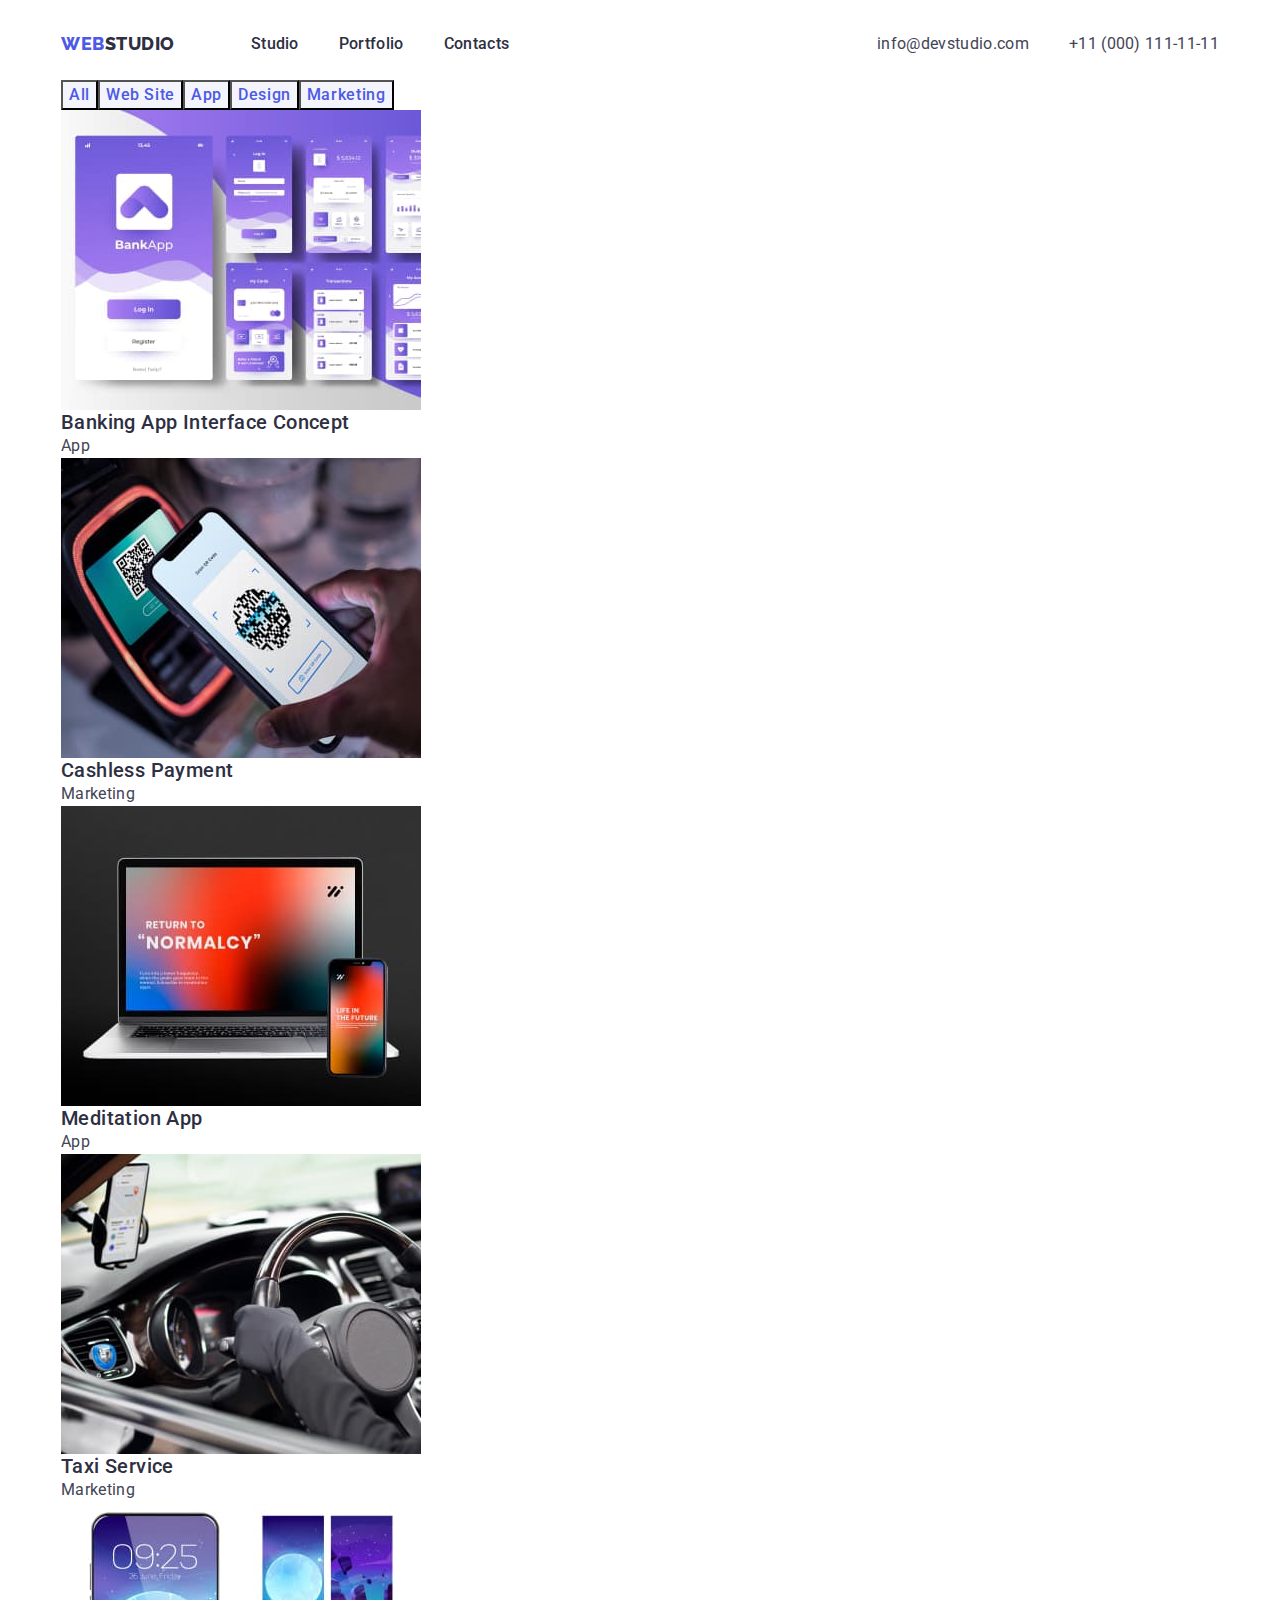
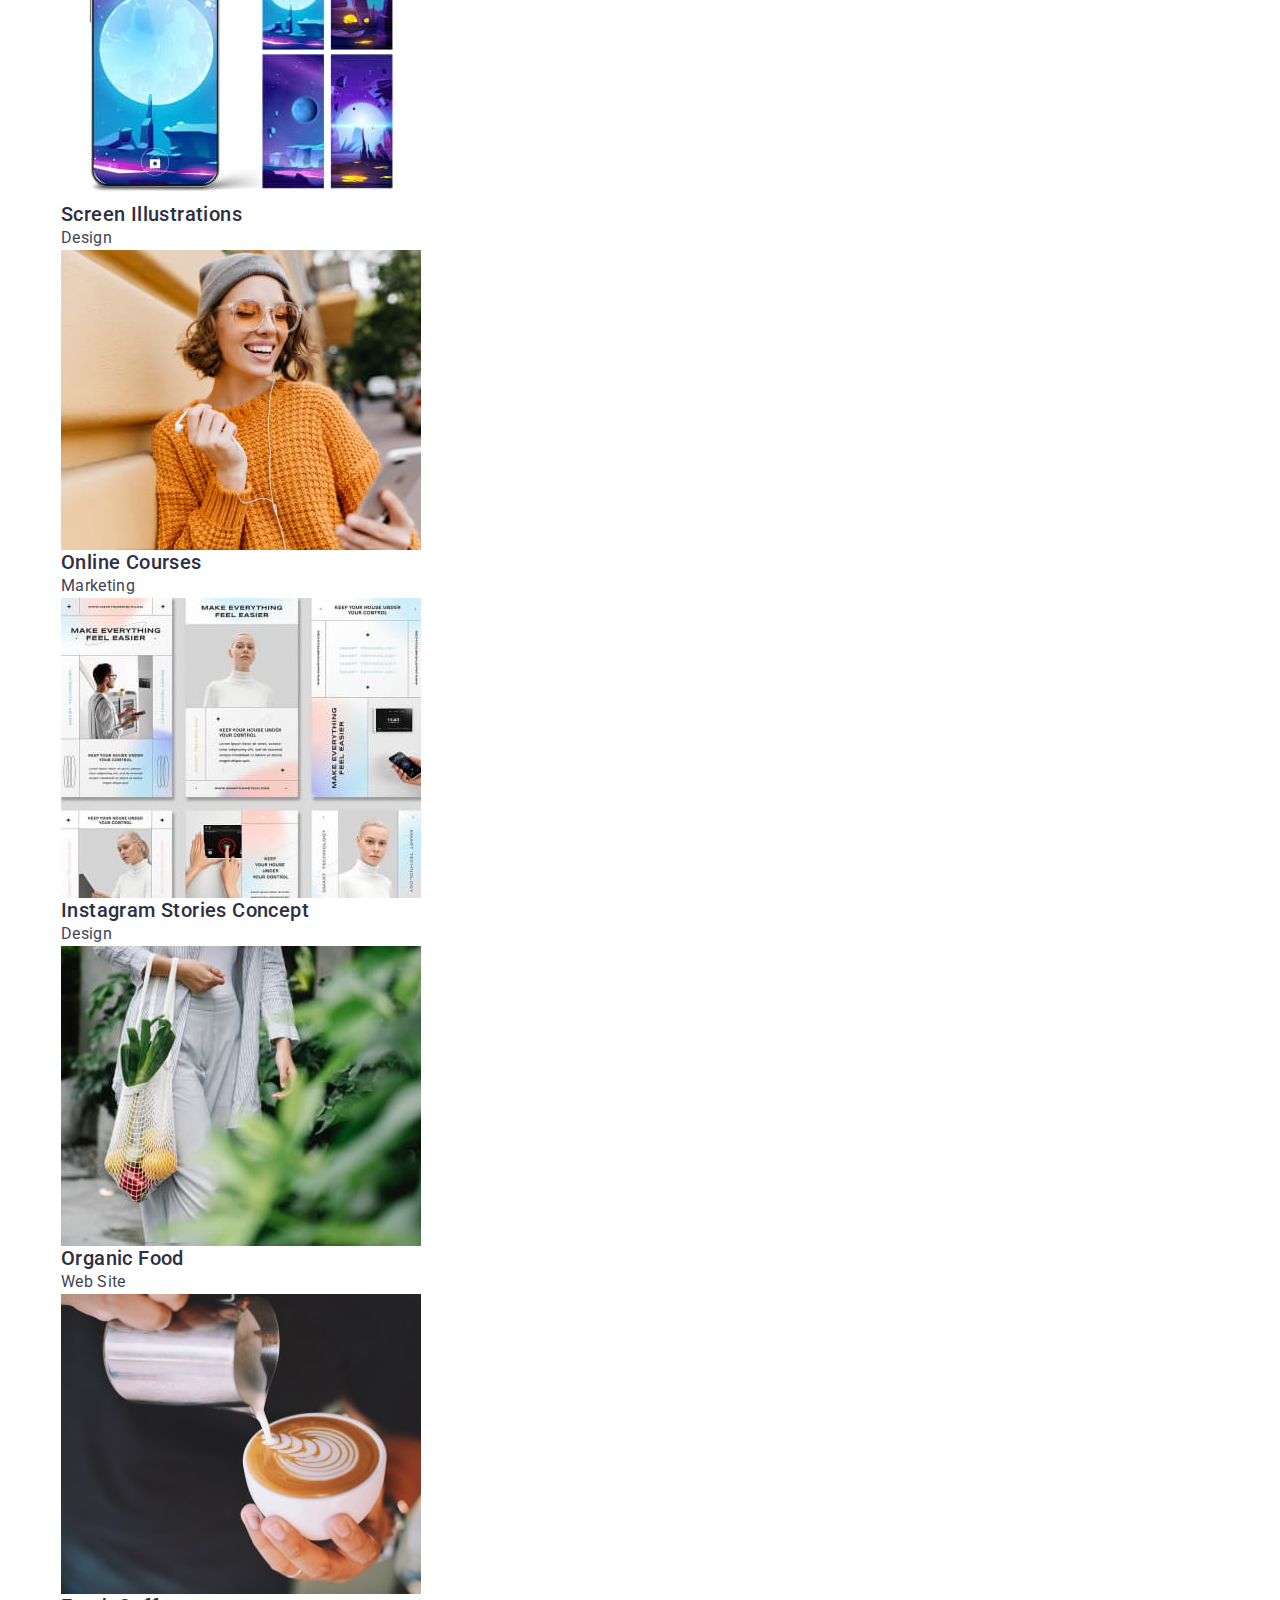
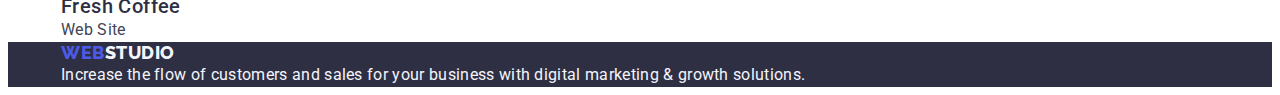
==== portfolio.html @ 42f5951a "in process" ====
<!DOCTYPE html>
<html lang="en">
  <head>
    <meta charset="UTF-8" />
    <meta http-equiv="X-UA-Compatible" content="IE=edge" />
    <meta name="viewport" content="width=device-width, initial-scale=1.0" />
    <title>WebStudio</title>
    <link rel="preconnect" href="https://fonts.googleapis.com" />
    <link rel="preconnect" href="https://fonts.gstatic.com" crossorigin />
    <link
      href="https://fonts.googleapis.com/css2?family=Raleway:wght@800&family=Roboto:wght@400;500;700;900&display=swap"
      rel="stylesheet"
    />
    <link rel="preconnect" href="https://fonts.gstatic.com" />
    <link
      rel="stylesheet"
      href="https://cdnjs.cloudflare.com/ajax/libs/modern-normalize/2.0.0/modern-normalize.min.css"
      integrity="sha512-4xo8blKMVCiXpTaLzQSLSw3KFOVPWhm/TRtuPVc4WG6kUgjH6J03IBuG7JZPkcWMxJ5huwaBpOpnwYElP/m6wg=="
      crossorigin="anonymous"
      referrerpolicy="no-referrer"
    />
    <link rel="stylesheet" href="./css/styles.css" />
  </head>
  <body>
    <header class="header-page">
      <div class="container header-container">
        <nav class="header-navigation">
          <a href="/index.html" class="logo link">
            Web<span class="accent">Studio</span>
          </a>
          <ul class="header-list list">
            <li class="item">
              <a class="header-link link" href="./index.html">Studio</a>
            </li>
            <li class="item">
              <a class="header-link link" href="./portfolio.html">Portfolio</a>
            </li>
            <li class="item">
              <a class="header-link link" href="">Contacts</a>
            </li>
          </ul>
        </nav>
        <address class="address">
          <ul class="header-address list">
            <li class="item">
              <a
                class="header-address-link link"
                href="mailto:info@devstudio.com"
                >info@devstudio.com</a
              >
            </li>
            <li class="item">
              <a class="header-address-link link" href="tel:+110001111111"
                >+11 (000) 111-11-11</a
              >
            </li>
          </ul>
        </address>
      </div>
    </header>
    <main>
      <section class="section">
        <div class="container">
          <h1 hidden="" class="visually-hidden">Our projects</h1>
          <ul class="button-list list">
            <li><button type="button" class="button-btn">All</button></li>
            <li><button type="button" class="button-btn">Web Site</button></li>
            <li><button type="button" class="button-btn">App</button></li>
            <li><button type="button" class="button-btn">Design</button></li>
            <li><button type="button" class="button-btn">Marketing</button></li>
          </ul>
          <ul class="list">
            <li class="gallery-item">
              <a class="link" href="">
                <img
                  src="./images/bank-app-img.jpg"
                  alt="banking application"
                  width="360"
                  height="300"
                />
                <h2 class="project-name">Banking App Interface Concept</h2>
                <p class="project-text">App</p>
              </a>
            </li>
            <li class="gallery-item">
              <a class="link" href="">
                <img
                  src="./images/cashless-payment-img.jpg"
                  alt="phone and payment"
                  width="360"
                  height="300"
                />
                <h2 class="project-name">Cashless Payment</h2>
                <p class="project-text">Marketing</p>
              </a>
            </li>
            <li class="gallery-item">
              <a class="link" href="">
                <img
                  src="./images/meditation-app-img.jpg"
                  alt="meditation application"
                  width="360"
                  height="300"
                />
                <h2 class="project-name">Meditation App</h2>
                <p class="project-text">App</p>
              </a>
            </li>
            <li class="gallery-item">
              <a class="link" href="">
                <img
                  src="./images/driver-img.jpg"
                  alt="taxi driver"
                  width="360"
                  height="300"
                />
                <h2 class="project-name">Taxi Service</h2>
                <p class="project-text">Marketing</p>
              </a>
            </li>
            <li class="gallery-item">
              <a class="link" href="">
                <img
                  src="./images/screen-illustrations-img.jpg"
                  alt="phone illustrations"
                  width="360"
                  height="300"
                />
                <h2 class="project-name">Screen Illustrations</h2>
                <p class="project-text">Design</p>
              </a>
            </li>
            <li class="gallery-item">
              <a class="link" href="">
                <img
                  src="./images/smiling-girl-img.jpg"
                  alt="girl and phone"
                  width="360"
                  height="300"
                />
                <h2 class="project-name">Online Courses</h2>
                <p class="project-text">Marketing</p>
              </a>
            </li>
            <li class="gallery-item">
              <a class="link" href="">
                <img
                  src="./images/instagram-img.jpg"
                  alt="instagram pictures"
                  width="360"
                  height="300"
                />
                <h2 class="project-name">Instagram Stories Concept</h2>
                <p class="project-text">Design</p>
              </a>
            </li>
            <li class="gallery-item">
              <a class="link" href="">
                <img
                  src="./images/food-img.jpg"
                  alt="woman and food"
                  width="360"
                  height="300"
                />
                <h2 class="project-name">Organic Food</h2>
                <p class="project-text">Web Site</p>
              </a>
            </li>
            <li class="gallery-item">
              <a class="link" href="">
                <img
                  src="./images/coffee-img.jpg"
                  alt="fresh coffe"
                  width="360"
                  height="300"
                />
                <h2 class="project-name">Fresh Coffee</h2>
                <p class="project-text">Web Site</p>
              </a>
            </li>
          </ul>
        </div>
      </section>
    </main>
    <footer class="footer">
      <div class="container">
        <a href="/index.html" class="logo-logo link"
          >Web<span class="accent-accent">Studio</span>
        </a>
        <p class="footer-text">
          Increase the flow of customers and sales for your business with
          digital marketing & growth solutions.
        </p>
      </div>
    </footer>
  </body>
</html>
---- css/styles.css ----
:root {
  --page-background-color: #ffffff;
  --text-color: #434455;
  --main-text-color: #2e2f42;
  --primary-background-color: #f4f4fd;
  --accent-color: #4d5ae5;
  --accent-dark-color: #404bbf;
}

body {
  color: var(--text-color);
  background-color: var(--page-background-color);
  font-family: "Roboto", sans-serif;
  font-style: normal;
}

p,
h1,
h2,
h3,
h4,
h5,
h6 {
  margin: 0;
}

.container {
  width: 1158px;
  padding-left: 15px;
  padding-right: 15px;
  margin-left: auto;
  margin-right: auto;
}

ul {
  margin: 0;
  padding: 0;
}

img {
  display: block;
  max-width: 100%;
  height: auto;
}

.list {
  list-style: none;
}

.link {
  text-decoration: none;
}

/*-------LOGO----------*/

.logo {
  margin-right: 76px;
  color: var(--accent-color);
}

.accent {
  color: var(--main-text-color);
}

.logo,
.accent {
  font-family: "Raleway", sans-serif;
  font-weight: 800;
  font-size: 18px;
  line-height: 1.17;
  letter-spacing: 0.03em;
  text-decoration: none;
  text-transform: uppercase;
}

.logo-logo {
  color: var(--accent-color);
}

.accent-accent {
  color: var(--primary-background-color);
}

.logo-logo,
.accent-accent {
  font-family: "Raleway", sans-serif;
  font-weight: 800;
  font-size: 18px;
  line-height: 1.17;
  letter-spacing: 0.03em;
  text-decoration: none;
  text-transform: uppercase;
}

.address {
  font-style: normal;
}

/*------HEADER-------*/

.header-list .header-link:hover,
.header-list .header-link:focus {
  color: #404bbf;
}

.header-list .header-link {
  display: block;
  padding-top: 24px;
  padding-bottom: 24px;

  color: var(--main-text-color);
  font-weight: 500;
  font-size: 16px;
  line-height: 1.5;
  letter-spacing: 0.02em;
}

.header-address-link:hover,
.header-address-link:focus {
  color: #404bbf;
}

.header-address-link {
  font-weight: 400;
  font-size: 16px;
  line-height: 1.5;
  letter-spacing: 0.02em;
  color: var(--text-color);
}

.header-container {
  display: flex;
  align-items: center;
}

.header-navigation {
  display: flex;
  align-items: center;
  margin: 0;
  margin-right: auto;
  padding: 0;
}

.header-list {
  display: flex;
  gap: 40px;
}

.header-address {
  display: flex;
  gap: 40px;
}

/*--------HERO---------*/

.hero {
  text-align: center;
  padding-top: 200px;
  padding-bottom: 200px;
  background-color: var(--main-text-color);
}

.hero-container .hero-name {
  margin-left: auto;
  margin-right: auto;
  margin-bottom: 48px;
  font-weight: 700px;
  font-size: 56px;
  max-width: 496px;

  color: #ffffff;

  font-size: 56px;
  line-height: 1.07;
  letter-spacing: 0.02em;
  text-align: center;
}

/*------Header-Button------*/

.header-button:hover,
.header-button:focus {
  background-color: #404bbf;
}

.header-button {
  text-align: center;
  padding: 16px 32px;
  display: inline-block;
  border: 0;
  border-radius: 4px;

  box-shadow: 0px 4px 4px rgba(0, 0, 0, 0.15);
  color: #ffffff;
  background-color: #4d5ae5;

  font-family: "Roboto", sans-serif;
  font-weight: 500;
  font-size: 16px;
  line-height: 1.5;
  letter-spacing: 0.04em;
  cursor: pointer;
}

.button {
  font-family: "Roboto";
  font-weight: 500;
  font-size: 16px;
  line-height: 1.5;
  letter-spacing: 0.04em;
  color: #4d5ae5;
}

/*----Section-Features------*/

.about-container {
  display: flex;
  gap: 24px;
  padding-top: 120px;
  padding-bottom: 120px;
}

.picture-list {
  display: flex;
  flex-wrap: wrap;
  gap: 24px;
  padding-top: 0;
  padding-bottom: 0;
  margin: 0;
  padding: 0;
  margin-top: 72px;
}

.section-features {
  font-size: 36px;
  line-height: 1.11;
  letter-spacing: 0.02em;
  text-align: center;
  text-transform: capitalize;
  color: var(--main-text-color);
}

.section-title {
  font-weight: 500;
  font-size: 20px;
  line-height: 1.2;
  letter-spacing: 0.02em;
  color: var(--main-text-color);
}

.section-text {
  font-size: 16px;
  line-height: 1.5;
  letter-spacing: 0.02em;
  color: var(--text-color);
}

/*----------Section-Team---------*/

.section-team {
  background-color: var(--primary-background-color);
  margin: 0;
}

.list-team {
  display: flex;
  flex-wrap: wrap;
  align-items: flex-start;
  margin: 0;
  padding: 0;
}

.image {
  background-color: var(--page-background-color);
  width: calc((100%-72px) / 4);
  margin-right: 24px;
  display: block;
  max-width: 100%;
}

.section-team-features {
  font-size: 36px;
  line-height: 1.11;
  letter-spacing: 0.02em;
  text-align: center;
  text-transform: capitalize;
  color: var(--main-text-color);
}

.section-team-title {
  font-weight: 500;
  font-size: 20px;
  line-height: 1.2;
  letter-spacing: 0.02em;
  color: var(--main-text-color);
}

.section-team-text {
  font-weight: 400;
  font-size: 16px;
  line-height: 1.5;
  letter-spacing: 0.02em;
  color: var(--text-color);
}

/*-----------FOOTER-----------*/

.footer-text {
  font-size: 16px;
  line-height: 1.5;
  letter-spacing: 0.02em;
  color: var(--primary-background-color);
}

/*-------PORTFOLIO--------*/

.project-name {
  font-weight: 500;
  font-size: 20px;
  line-height: 1.2;
  letter-spacing: 0.02em;
  color: var(--main-text-color);
}

.project-text {
  font-size: 16px;
  line-height: 1.5;
  letter-spacing: 0.02em;
  color: var(--text-color);
}

.button-list {
  display: flex;
  align-items: center;
}

.button-btn {
  font-family: "Roboto", sans-serif;
  font-weight: 500;
  font-size: 16px;
  line-height: 1.5;
  letter-spacing: 0.04em;
  color: var(--accent-color);
  background-color: var(--primary-background-color);
  cursor: pointer;
}

.button-btn:hover,
.button-btn:focus {
  color: var(--page-background-color);
}

.button-btn:hover,
.button-btn:focus {
  background-color: var(--accent-dark-color);
}

.visually-hidden {
  position: absolute;
  white-space: nowrap;
  width: 1px;
  height: 1px;
  overflow: hidden;
  border: 0;
  padding: 0;
  clip: rect(0 0 0 0);
  clip-path: inset(50%);
  margin: -1px;
}

/*----FOOTER----*/

.footer {
  background-color: var(--main-text-color);
}
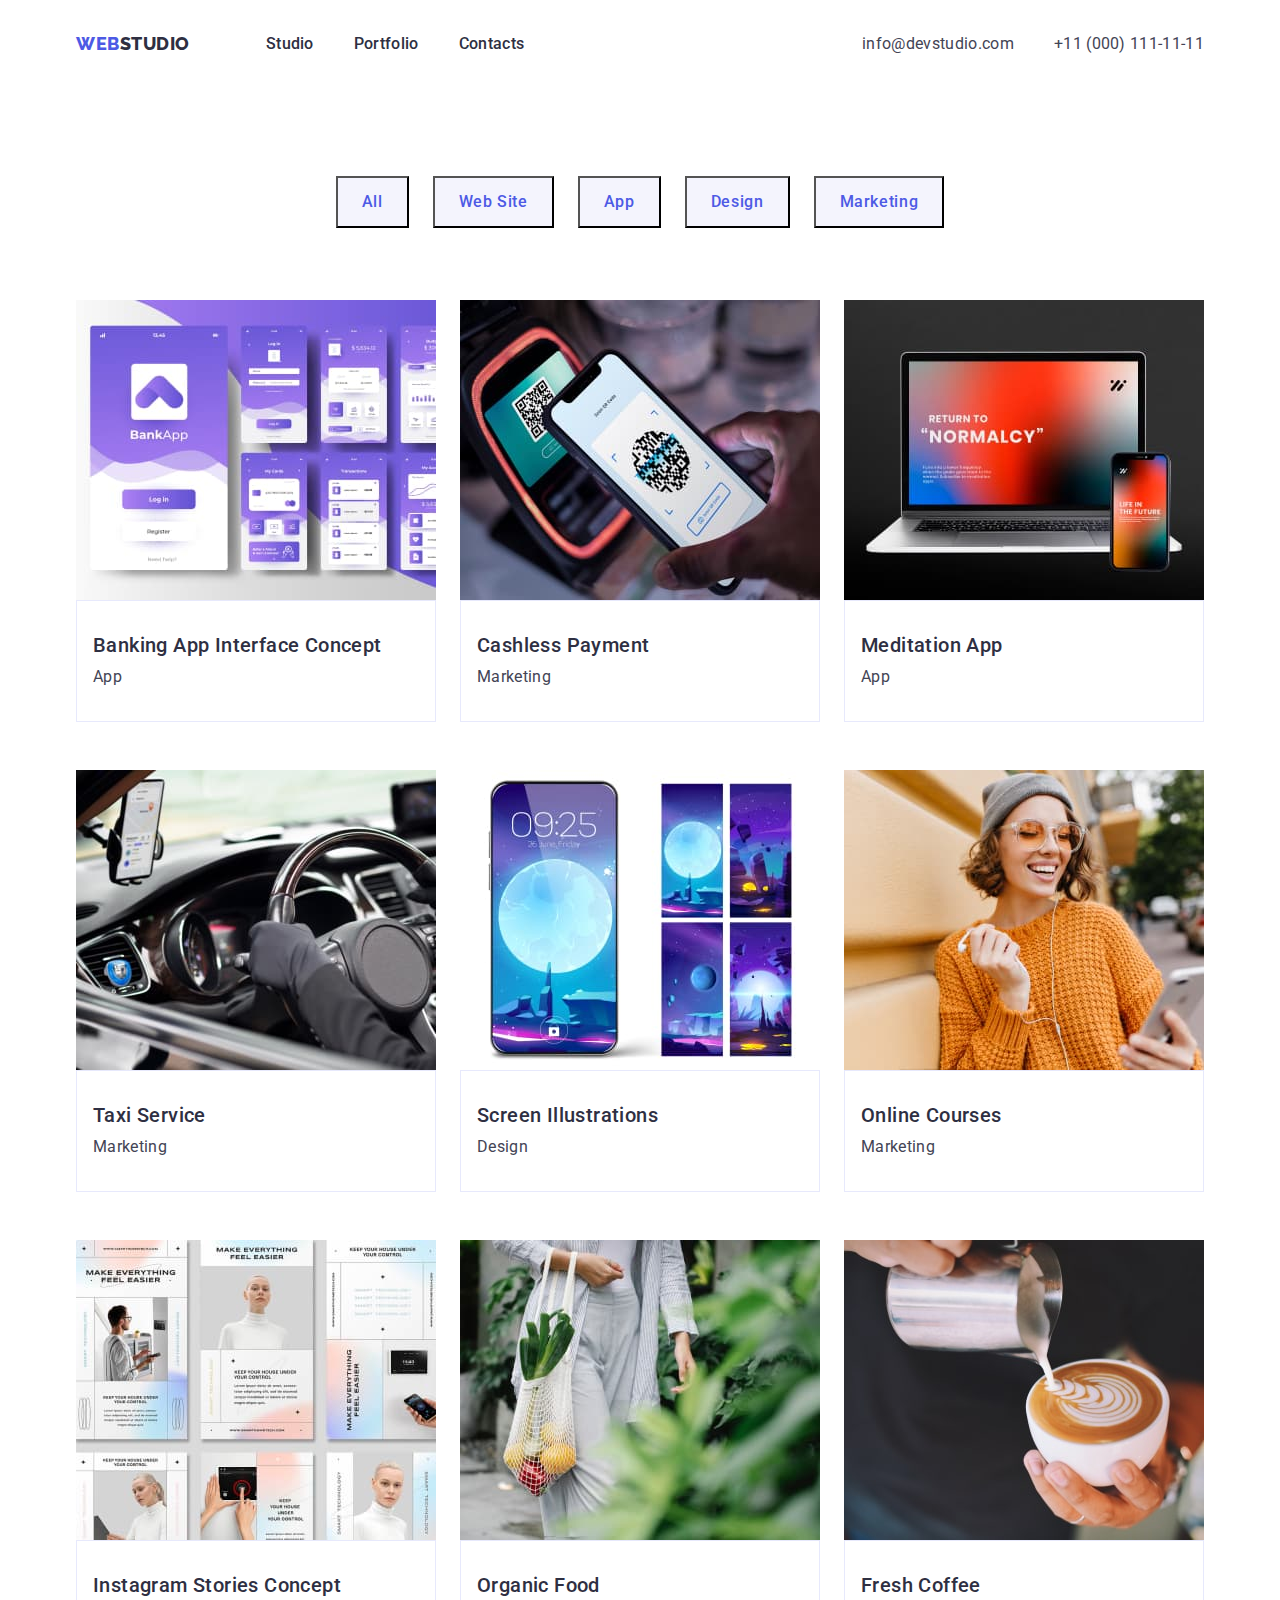
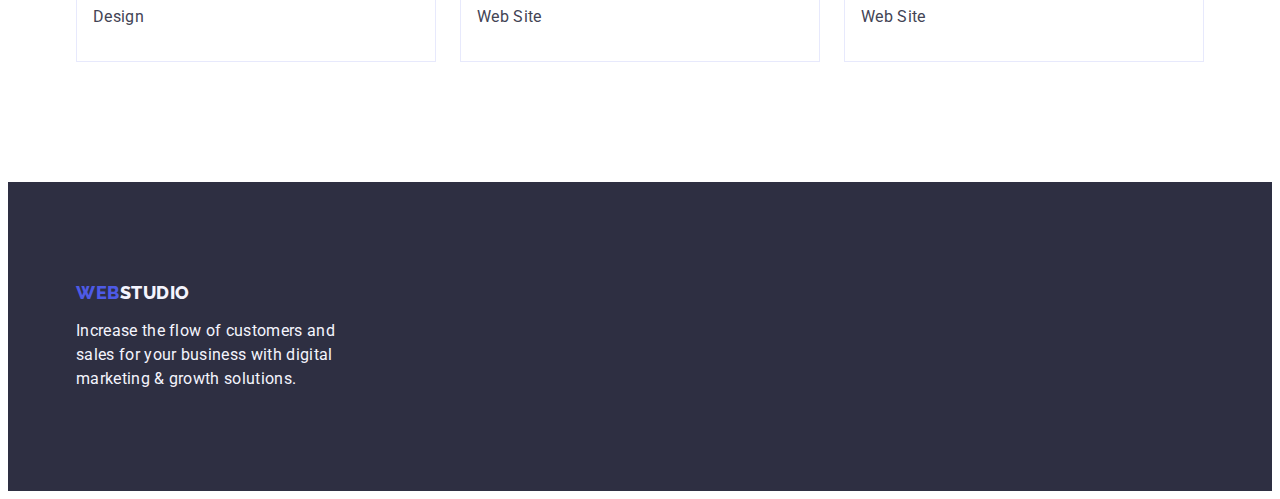
==== commit e4a8a0f3: "final-20 May" ====
--- a/portfolio.html
+++ b/portfolio.html
@@ -60,16 +60,16 @@
     </header>
     <main>
       <section class="section">
-        <div class="container">
+        <div class="container container-portfolio">
           <h1 hidden="" class="visually-hidden">Our projects</h1>
           <ul class="button-list list">
-            <li><button type="button" class="button-btn">All</button></li>
-            <li><button type="button" class="button-btn">Web Site</button></li>
-            <li><button type="button" class="button-btn">App</button></li>
-            <li><button type="button" class="button-btn">Design</button></li>
-            <li><button type="button" class="button-btn">Marketing</button></li>
-          </ul>
-          <ul class="list">
+            <li class="button-list-item"><button type="button" class="button-btn">All</button></li>
+            <li class="button-list-item"><button type="button" class="button-btn">Web Site</button></li>
+            <li class="button-list-item"><button type="button" class="button-btn">App</button></li>
+            <li class="button-list-item"><button type="button" class="button-btn">Design</button></li>
+            <li class="button-list-item"><button type="button" class="button-btn">Marketing</button></li>
+          </ul>
+          <ul class="portfolio-gallery list">
             <li class="gallery-item">
               <a class="link" href="">
                 <img
@@ -78,9 +78,11 @@
                   width="360"
                   height="300"
                 />
-                <h2 class="project-name">Banking App Interface Concept</h2>
+                <div class="gallery-item-text">
+                  <h2 class="project-name">Banking App Interface Concept</h2>
                 <p class="project-text">App</p>
               </a>
+            </div>                
             </li>
             <li class="gallery-item">
               <a class="link" href="">
@@ -90,9 +92,11 @@
                   width="360"
                   height="300"
                 />
+                <div class="gallery-item-text">
                 <h2 class="project-name">Cashless Payment</h2>
                 <p class="project-text">Marketing</p>
               </a>
+            </div>
             </li>
             <li class="gallery-item">
               <a class="link" href="">
@@ -102,9 +106,11 @@
                   width="360"
                   height="300"
                 />
+                <div class="gallery-item-text">
                 <h2 class="project-name">Meditation App</h2>
                 <p class="project-text">App</p>
               </a>
+            </div>
             </li>
             <li class="gallery-item">
               <a class="link" href="">
@@ -113,10 +119,12 @@
                   alt="taxi driver"
                   width="360"
                   height="300"
-                />
+                /> 
+                <div class="gallery-item-text">
                 <h2 class="project-name">Taxi Service</h2>
                 <p class="project-text">Marketing</p>
               </a>
+            </div>
             </li>
             <li class="gallery-item">
               <a class="link" href="">
@@ -126,9 +134,11 @@
                   width="360"
                   height="300"
                 />
+                <div class="gallery-item-text">
                 <h2 class="project-name">Screen Illustrations</h2>
                 <p class="project-text">Design</p>
               </a>
+            </div>
             </li>
             <li class="gallery-item">
               <a class="link" href="">
@@ -138,9 +148,11 @@
                   width="360"
                   height="300"
                 />
+                <div class="gallery-item-text">
                 <h2 class="project-name">Online Courses</h2>
                 <p class="project-text">Marketing</p>
               </a>
+            </div>
             </li>
             <li class="gallery-item">
               <a class="link" href="">
@@ -150,9 +162,11 @@
                   width="360"
                   height="300"
                 />
+                <div class="gallery-item-text">
                 <h2 class="project-name">Instagram Stories Concept</h2>
                 <p class="project-text">Design</p>
               </a>
+            </div>
             </li>
             <li class="gallery-item">
               <a class="link" href="">
@@ -162,9 +176,11 @@
                   width="360"
                   height="300"
                 />
+                <div class="gallery-item-text">
                 <h2 class="project-name">Organic Food</h2>
                 <p class="project-text">Web Site</p>
               </a>
+            </div>
             </li>
             <li class="gallery-item">
               <a class="link" href="">
@@ -174,9 +190,11 @@
                   width="360"
                   height="300"
                 />
+                <div class="gallery-item-text">
                 <h2 class="project-name">Fresh Coffee</h2>
                 <p class="project-text">Web Site</p>
               </a>
+            </div>
             </li>
           </ul>
         </div>
--- a/css/styles.css
+++ b/css/styles.css
@@ -12,6 +12,12 @@
   background-color: var(--page-background-color);
   font-family: "Roboto", sans-serif;
   font-style: normal;
+}
+
+*,
+*::before,
+*::after {
+  box-sizing: border-box;
 }
 
 p,
@@ -73,29 +79,6 @@
   text-transform: uppercase;
 }
 
-.logo-logo {
-  color: var(--accent-color);
-}
-
-.accent-accent {
-  color: var(--primary-background-color);
-}
-
-.logo-logo,
-.accent-accent {
-  font-family: "Raleway", sans-serif;
-  font-weight: 800;
-  font-size: 18px;
-  line-height: 1.17;
-  letter-spacing: 0.03em;
-  text-decoration: none;
-  text-transform: uppercase;
-}
-
-.address {
-  font-style: normal;
-}
-
 /*------HEADER-------*/
 
 .header-list .header-link:hover,
@@ -118,6 +101,10 @@
 .header-address-link:hover,
 .header-address-link:focus {
   color: #404bbf;
+}
+
+.address {
+  font-style: normal;
 }
 
 .header-address-link {
@@ -220,6 +207,45 @@
   padding-bottom: 120px;
 }
 
+.about-container-item {
+  width: calc((100% - 72px) - 4);
+}
+
+.section-title {
+  margin-bottom: 8px;
+  color: var(--main-text-color);
+  font-weight: 500;
+  font-size: 20px;
+  line-height: 1.2;
+  letter-spacing: 0.02em;
+}
+
+.section-text {
+  font-size: 16px;
+  line-height: 1.5;
+  letter-spacing: 0.02em;
+  color: var(--text-color);
+  max-width: 264px;
+}
+
+.features {
+  padding-bottom: 120px;
+}
+
+.team-features {
+  padding-bottom: 120px;
+  padding-top: 120px;
+}
+
+.section-features {
+  font-size: 36px;
+  line-height: 1.11;
+  letter-spacing: 0.02em;
+  text-align: center;
+  text-transform: capitalize;
+  color: var(--main-text-color);
+  margin-bottom: 72px;
+}
 .picture-list {
   display: flex;
   flex-wrap: wrap;
@@ -228,113 +254,85 @@
   padding-bottom: 0;
   margin: 0;
   padding: 0;
-  margin-top: 72px;
-}
-
-.section-features {
+}
+
+.picture-list-image {
+  width: calc((100% - 48px) - 3);
+}
+
+/*----------Section-Team---------*/
+
+.section-team {
+  margin: 0;
+  background-color: var(--primary-background-color);
+}
+
+.section-team-features {
+  margin-bottom: 72px;
+
+  color: var(--main-text-color);
+
   font-size: 36px;
   line-height: 1.11;
   letter-spacing: 0.02em;
   text-align: center;
   text-transform: capitalize;
-  color: var(--main-text-color);
-}
-
-.section-title {
+}
+
+.list-team {
+  display: flex;
+  gap: 24px;
+}
+
+.list-team-image {
+  background-color: var(--page-background-color);
+  width: calc((100%-72px) / 4);
+  box-shadow: 0px 1px 6px rgba(46, 47, 66, 0.08),
+    0px 1px 1px rgba(46, 47, 66, 0.16), 0px 2px 1px rgba(46, 47, 66, 0.08);
+  border-radius: 0px 0px 4px 4px;
+}
+
+.container-info {
+  padding: 32px 16px;
+}
+
+.section-team-title {
+  text-align: center;
+  margin-bottom: 8px;
+  color: var(--main-text-color);
   font-weight: 500;
   font-size: 20px;
   line-height: 1.2;
   letter-spacing: 0.02em;
-  color: var(--main-text-color);
-}
-
-.section-text {
-  font-size: 16px;
-  line-height: 1.5;
-  letter-spacing: 0.02em;
+}
+
+.section-team-text {
+  text-align: center;
   color: var(--text-color);
-}
-
-/*----------Section-Team---------*/
-
-.section-team {
-  background-color: var(--primary-background-color);
-  margin: 0;
-}
-
-.list-team {
-  display: flex;
-  flex-wrap: wrap;
-  align-items: flex-start;
-  margin: 0;
-  padding: 0;
-}
-
-.image {
-  background-color: var(--page-background-color);
-  width: calc((100%-72px) / 4);
-  margin-right: 24px;
-  display: block;
-  max-width: 100%;
-}
-
-.section-team-features {
-  font-size: 36px;
-  line-height: 1.11;
-  letter-spacing: 0.02em;
-  text-align: center;
-  text-transform: capitalize;
-  color: var(--main-text-color);
-}
-
-.section-team-title {
-  font-weight: 500;
-  font-size: 20px;
-  line-height: 1.2;
-  letter-spacing: 0.02em;
-  color: var(--main-text-color);
-}
-
-.section-team-text {
   font-weight: 400;
   font-size: 16px;
   line-height: 1.5;
   letter-spacing: 0.02em;
-  color: var(--text-color);
-}
-
-/*-----------FOOTER-----------*/
-
-.footer-text {
-  font-size: 16px;
-  line-height: 1.5;
-  letter-spacing: 0.02em;
-  color: var(--primary-background-color);
 }
 
 /*-------PORTFOLIO--------*/
 
-.project-name {
-  font-weight: 500;
-  font-size: 20px;
-  line-height: 1.2;
-  letter-spacing: 0.02em;
-  color: var(--main-text-color);
-}
-
-.project-text {
-  font-size: 16px;
-  line-height: 1.5;
-  letter-spacing: 0.02em;
-  color: var(--text-color);
-}
+/*-------Buttons--------*/
 
 .button-list {
   display: flex;
-  align-items: center;
+  justify-content: center;
+  margin-top: 96px;
+  margin-bottom: 72px;
+  gap: 24px;
+}
+
+.button-list-item {
+  width: calc((100% - 96px) - 5);
 }
 
 .button-btn {
+  padding: 12px 24px;
   font-family: "Roboto", sans-serif;
   font-weight: 500;
   font-size: 16px;
@@ -368,8 +366,74 @@
   margin: -1px;
 }
 
+/*--------Gallery------*/
+
+.portfolio-gallery {
+  display: flex;
+  flex-wrap: wrap;
+  column-gap: 24px;
+  row-gap: 48px;
+  margin: 0;
+  padding: 0;
+  margin-bottom: 120px;
+}
+
+.gallery-item {
+  width: calc((100% - 48px) - 3);
+}
+
+.gallery-item-text {
+  padding: 32px 16px;
+  border: 1px solid #e7e9fc;
+}
+
+.project-name {
+  padding-bottom: 8px;
+  font-weight: 500;
+  font-size: 20px;
+  line-height: 1.2;
+  letter-spacing: 0.02em;
+  color: var(--main-text-color);
+}
+
+.project-text {
+  font-size: 16px;
+  line-height: 1.5;
+  letter-spacing: 0.02em;
+  color: var(--text-color);
+}
+
 /*----FOOTER----*/
 
 .footer {
   background-color: var(--main-text-color);
-}
+  padding: 100px 0;
+}
+
+.footer-text {
+  padding-top: 16px;
+  max-width: 264px;
+  font-size: 16px;
+  line-height: 1.5;
+  letter-spacing: 0.02em;
+  color: var(--primary-background-color);
+}
+
+.logo-logo {
+  color: var(--accent-color);
+}
+
+.accent-accent {
+  color: var(--primary-background-color);
+}
+
+.logo-logo,
+.accent-accent {
+  font-family: "Raleway", sans-serif;
+  font-weight: 800;
+  font-size: 18px;
+  line-height: 1.17;
+  letter-spacing: 0.03em;
+  text-decoration: none;
+  text-transform: uppercase;
+}
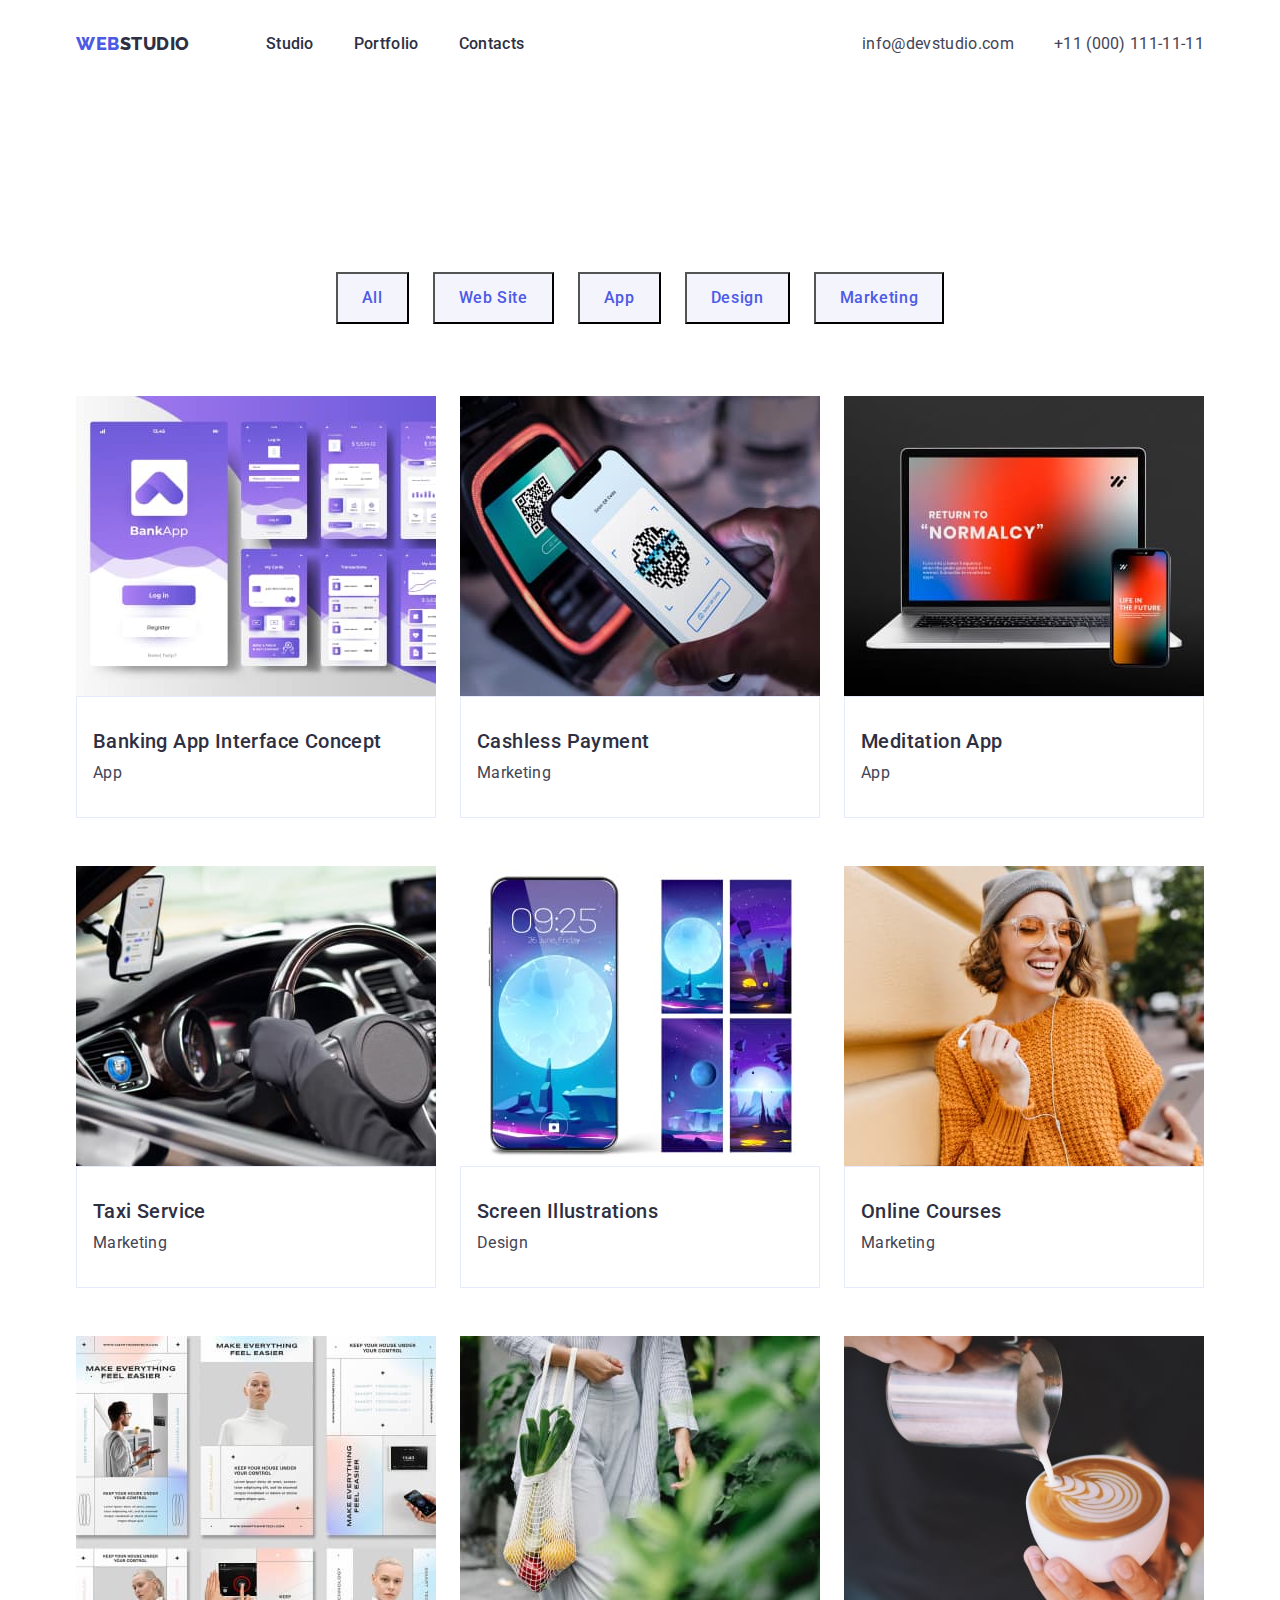
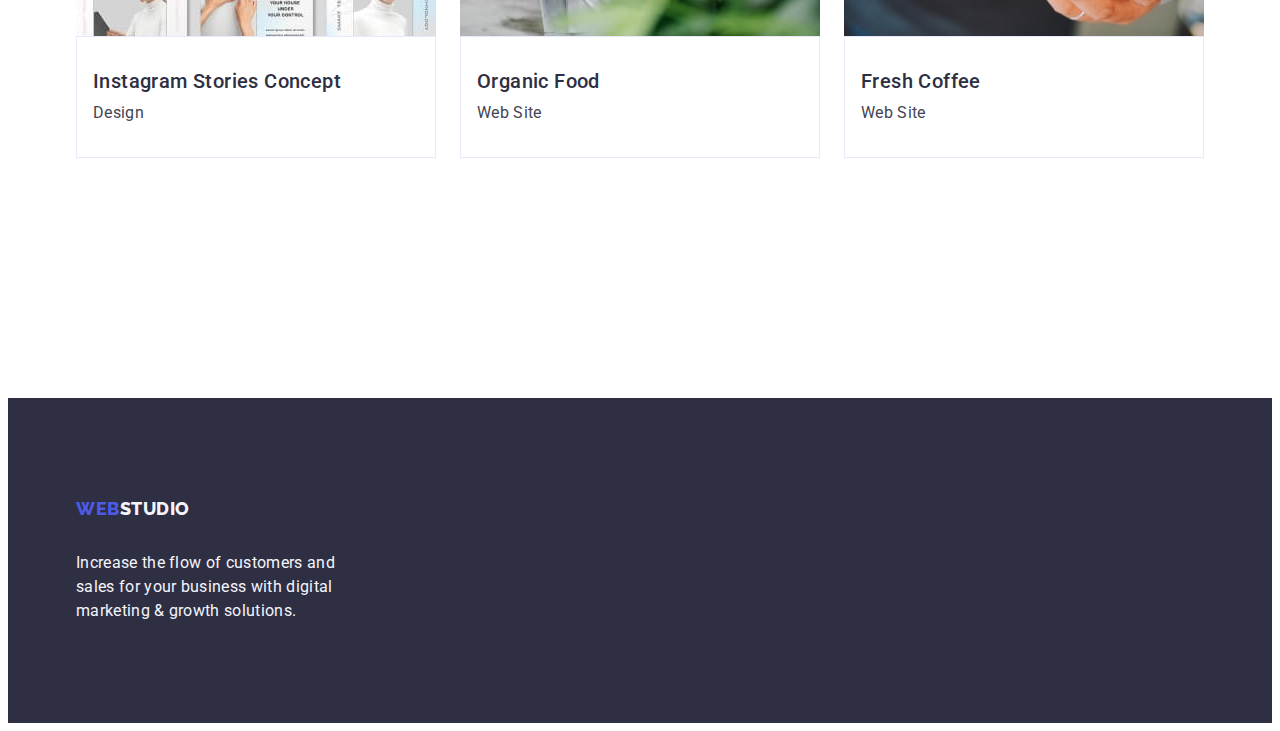
==== commit 9f380a2c: "final-21 May" ====
--- a/portfolio.html
+++ b/portfolio.html
@@ -59,15 +59,25 @@
       </div>
     </header>
     <main>
-      <section class="section">
+      <section class="section portfolio">
         <div class="container container-portfolio">
           <h1 hidden="" class="visually-hidden">Our projects</h1>
           <ul class="button-list list">
-            <li class="button-list-item"><button type="button" class="button-btn">All</button></li>
-            <li class="button-list-item"><button type="button" class="button-btn">Web Site</button></li>
-            <li class="button-list-item"><button type="button" class="button-btn">App</button></li>
-            <li class="button-list-item"><button type="button" class="button-btn">Design</button></li>
-            <li class="button-list-item"><button type="button" class="button-btn">Marketing</button></li>
+            <li class="button-list-item">
+              <button type="button" class="button-btn">All</button>
+            </li>
+            <li class="button-list-item">
+              <button type="button" class="button-btn">Web Site</button>
+            </li>
+            <li class="button-list-item">
+              <button type="button" class="button-btn">App</button>
+            </li>
+            <li class="button-list-item">
+              <button type="button" class="button-btn">Design</button>
+            </li>
+            <li class="button-list-item">
+              <button type="button" class="button-btn">Marketing</button>
+            </li>
           </ul>
           <ul class="portfolio-gallery list">
             <li class="gallery-item">
@@ -80,9 +90,9 @@
                 />
                 <div class="gallery-item-text">
                   <h2 class="project-name">Banking App Interface Concept</h2>
-                <p class="project-text">App</p>
-              </a>
-            </div>                
+                  <p class="project-text">App</p>
+                </div>
+              </a>
             </li>
             <li class="gallery-item">
               <a class="link" href="">
@@ -93,10 +103,10 @@
                   height="300"
                 />
                 <div class="gallery-item-text">
-                <h2 class="project-name">Cashless Payment</h2>
-                <p class="project-text">Marketing</p>
-              </a>
-            </div>
+                  <h2 class="project-name">Cashless Payment</h2>
+                  <p class="project-text">Marketing</p>
+                </div>
+              </a>
             </li>
             <li class="gallery-item">
               <a class="link" href="">
@@ -107,10 +117,10 @@
                   height="300"
                 />
                 <div class="gallery-item-text">
-                <h2 class="project-name">Meditation App</h2>
-                <p class="project-text">App</p>
-              </a>
-            </div>
+                  <h2 class="project-name">Meditation App</h2>
+                  <p class="project-text">App</p>
+                </div>
+              </a>
             </li>
             <li class="gallery-item">
               <a class="link" href="">
@@ -119,12 +129,12 @@
                   alt="taxi driver"
                   width="360"
                   height="300"
-                /> 
-                <div class="gallery-item-text">
-                <h2 class="project-name">Taxi Service</h2>
-                <p class="project-text">Marketing</p>
-              </a>
-            </div>
+                />
+                <div class="gallery-item-text">
+                  <h2 class="project-name">Taxi Service</h2>
+                  <p class="project-text">Marketing</p>
+                </div>
+              </a>
             </li>
             <li class="gallery-item">
               <a class="link" href="">
@@ -135,10 +145,10 @@
                   height="300"
                 />
                 <div class="gallery-item-text">
-                <h2 class="project-name">Screen Illustrations</h2>
-                <p class="project-text">Design</p>
-              </a>
-            </div>
+                  <h2 class="project-name">Screen Illustrations</h2>
+                  <p class="project-text">Design</p>
+                </div>
+              </a>
             </li>
             <li class="gallery-item">
               <a class="link" href="">
@@ -149,10 +159,10 @@
                   height="300"
                 />
                 <div class="gallery-item-text">
-                <h2 class="project-name">Online Courses</h2>
-                <p class="project-text">Marketing</p>
-              </a>
-            </div>
+                  <h2 class="project-name">Online Courses</h2>
+                  <p class="project-text">Marketing</p>
+                </div>
+              </a>
             </li>
             <li class="gallery-item">
               <a class="link" href="">
@@ -163,10 +173,10 @@
                   height="300"
                 />
                 <div class="gallery-item-text">
-                <h2 class="project-name">Instagram Stories Concept</h2>
-                <p class="project-text">Design</p>
-              </a>
-            </div>
+                  <h2 class="project-name">Instagram Stories Concept</h2>
+                  <p class="project-text">Design</p>
+                </div>
+              </a>
             </li>
             <li class="gallery-item">
               <a class="link" href="">
@@ -177,10 +187,10 @@
                   height="300"
                 />
                 <div class="gallery-item-text">
-                <h2 class="project-name">Organic Food</h2>
-                <p class="project-text">Web Site</p>
-              </a>
-            </div>
+                  <h2 class="project-name">Organic Food</h2>
+                  <p class="project-text">Web Site</p>
+                </div>
+              </a>
             </li>
             <li class="gallery-item">
               <a class="link" href="">
@@ -191,10 +201,10 @@
                   height="300"
                 />
                 <div class="gallery-item-text">
-                <h2 class="project-name">Fresh Coffee</h2>
-                <p class="project-text">Web Site</p>
-              </a>
-            </div>
+                  <h2 class="project-name">Fresh Coffee</h2>
+                  <p class="project-text">Web Site</p>
+                </div>
+              </a>
             </li>
           </ul>
         </div>
--- a/css/styles.css
+++ b/css/styles.css
@@ -81,6 +81,10 @@
 
 /*------HEADER-------*/
 
+.header {
+  border-bottom: 1px solid #e7e9fc;
+}
+
 .header-list .header-link:hover,
 .header-list .header-link:focus {
   color: #404bbf;
@@ -141,26 +145,25 @@
 /*--------HERO---------*/
 
 .hero {
-  text-align: center;
-  padding-top: 200px;
-  padding-bottom: 200px;
+  padding: 188px 0;
+  text-align: center;
   background-color: var(--main-text-color);
 }
 
-.hero-container .hero-name {
+.hero-name {
+  display: block;
+  min-width: 169px;
+  text-align: center;
   margin-left: auto;
   margin-right: auto;
   margin-bottom: 48px;
   font-weight: 700px;
   font-size: 56px;
   max-width: 496px;
-
-  color: #ffffff;
-
+  color: var(--page-background-color);
   font-size: 56px;
   line-height: 1.07;
   letter-spacing: 0.02em;
-  text-align: center;
 }
 
 /*------Header-Button------*/
@@ -200,14 +203,18 @@
 
 /*----Section-Features------*/
 
-.about-container {
+.section-features {
+  padding: 120px 0;
+}
+
+.about-features {
   display: flex;
   gap: 24px;
   padding-top: 120px;
   padding-bottom: 120px;
 }
 
-.about-container-item {
+.about-features-item {
   width: calc((100% - 72px) - 4);
 }
 
@@ -228,7 +235,7 @@
   max-width: 264px;
 }
 
-.features {
+.features-doing {
   padding-bottom: 120px;
 }
 
@@ -237,7 +244,7 @@
   padding-top: 120px;
 }
 
-.section-features {
+.section-features-doing {
   font-size: 36px;
   line-height: 1.11;
   letter-spacing: 0.02em;
@@ -263,6 +270,7 @@
 /*----------Section-Team---------*/
 
 .section-team {
+  padding: 120px 0;
   margin: 0;
   background-color: var(--primary-background-color);
 }
@@ -368,13 +376,14 @@
 
 /*--------Gallery------*/
 
+.portfolio {
+  padding: 96px 0 120px;
+}
+
 .portfolio-gallery {
   display: flex;
   flex-wrap: wrap;
-  column-gap: 24px;
-  row-gap: 48px;
-  margin: 0;
-  padding: 0;
+  gap: 48px 24px;
   margin-bottom: 120px;
 }
 
@@ -421,6 +430,8 @@
 
 .logo-logo {
   color: var(--accent-color);
+  display: inline-block;
+  margin-bottom: 16px;
 }
 
 .accent-accent {
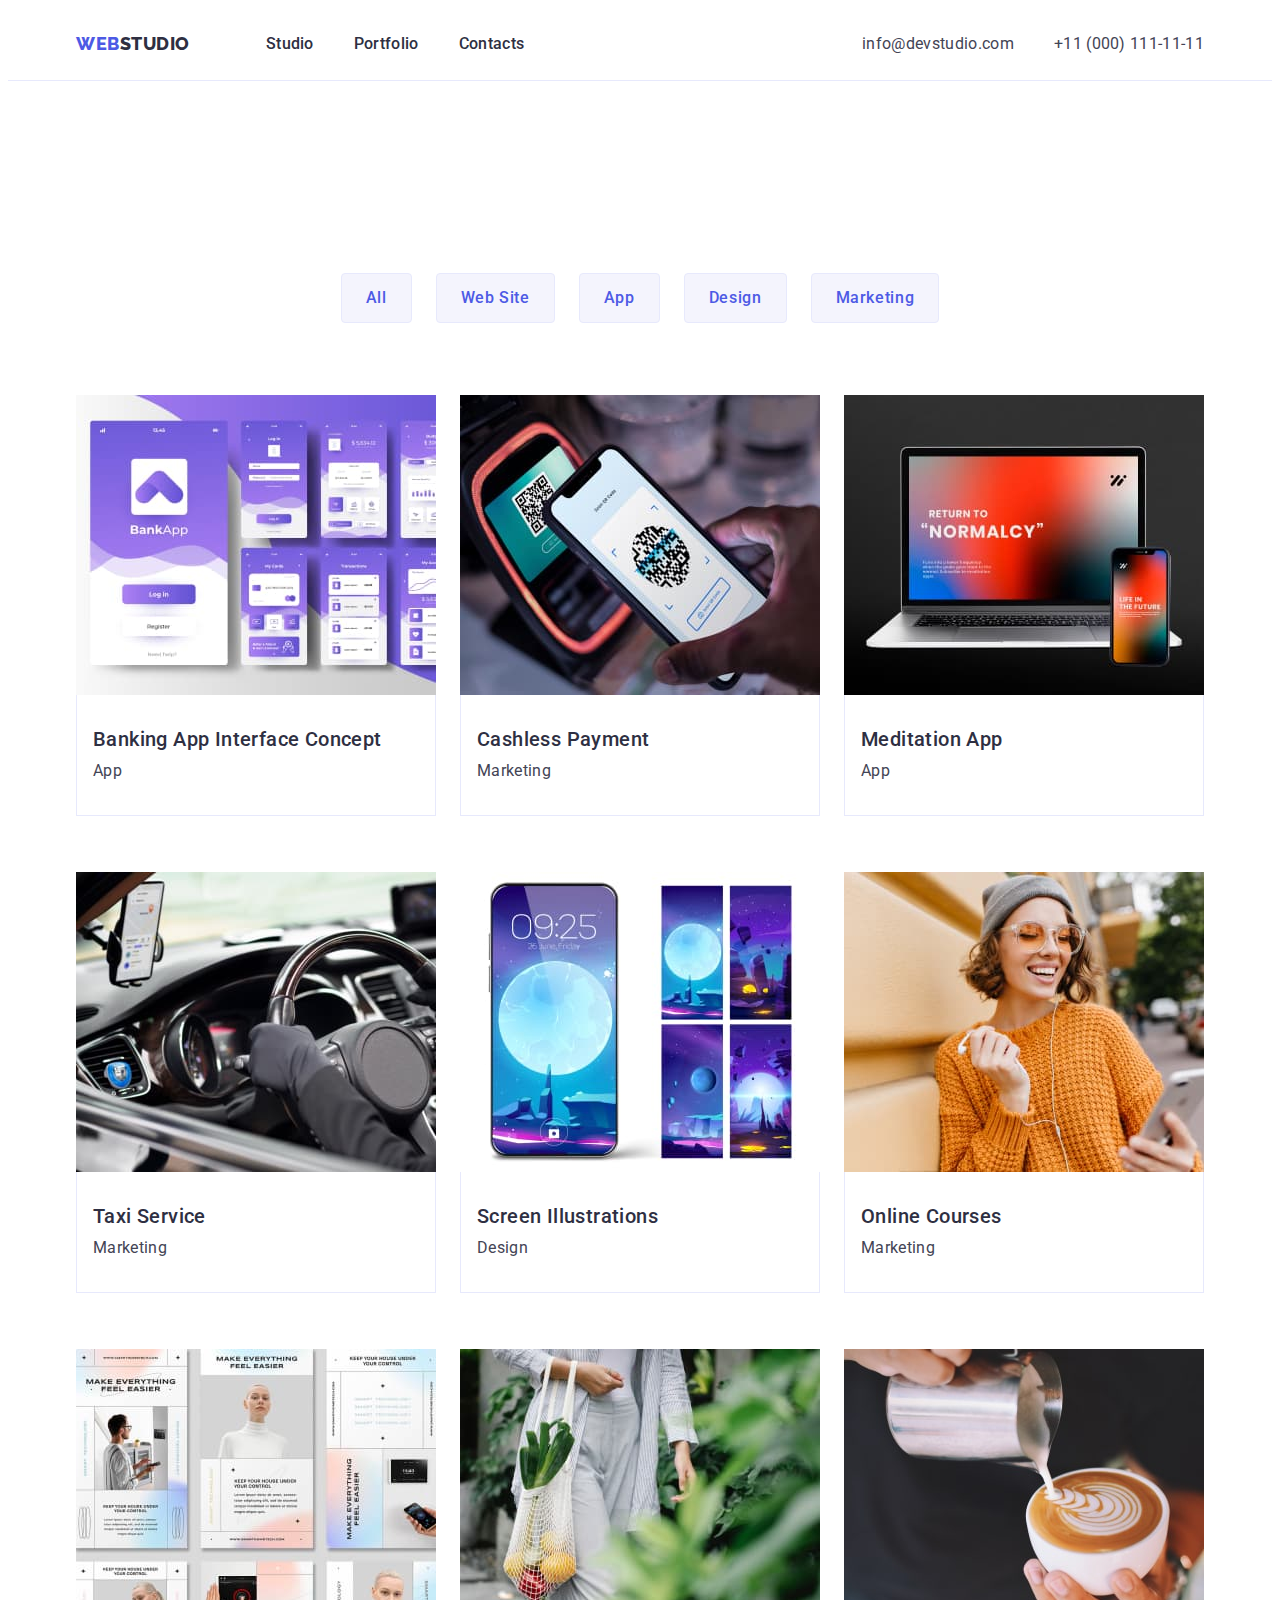
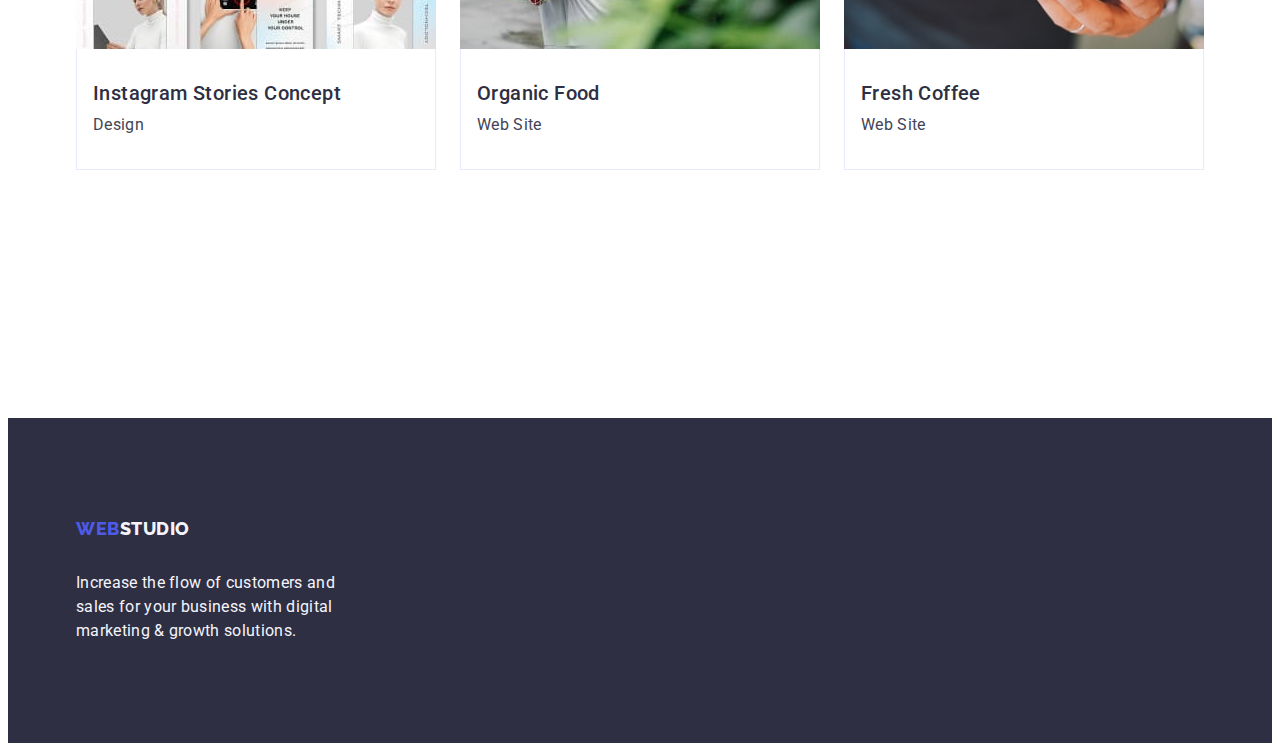
==== commit 478d3c8b: "final - 22 May" ====
--- a/portfolio.html
+++ b/portfolio.html
@@ -22,7 +22,7 @@
     <link rel="stylesheet" href="./css/styles.css" />
   </head>
   <body>
-    <header class="header-page">
+    <header class="header">
       <div class="container header-container">
         <nav class="header-navigation">
           <a href="/index.html" class="logo link">
--- a/css/styles.css
+++ b/css/styles.css
@@ -146,13 +146,10 @@
 
 .hero {
   padding: 188px 0;
-  text-align: center;
   background-color: var(--main-text-color);
 }
 
 .hero-name {
-  display: block;
-  min-width: 169px;
   text-align: center;
   margin-left: auto;
   margin-right: auto;
@@ -174,16 +171,18 @@
 }
 
 .header-button {
+  display: block;
+  min-width: 169px;
   text-align: center;
   padding: 16px 32px;
-  display: inline-block;
+  height: 56px;
   border: 0;
   border-radius: 4px;
-
   box-shadow: 0px 4px 4px rgba(0, 0, 0, 0.15);
-  color: #ffffff;
+  margin-left: auto;
+  margin-right: auto;
+  color: var(--page-background-color);
   background-color: #4d5ae5;
-
   font-family: "Roboto", sans-serif;
   font-weight: 500;
   font-size: 16px;
@@ -205,160 +204,6 @@
 
 .section-features {
   padding: 120px 0;
-}
-
-.about-features {
-  display: flex;
-  gap: 24px;
-  padding-top: 120px;
-  padding-bottom: 120px;
-}
-
-.about-features-item {
-  width: calc((100% - 72px) - 4);
-}
-
-.section-title {
-  margin-bottom: 8px;
-  color: var(--main-text-color);
-  font-weight: 500;
-  font-size: 20px;
-  line-height: 1.2;
-  letter-spacing: 0.02em;
-}
-
-.section-text {
-  font-size: 16px;
-  line-height: 1.5;
-  letter-spacing: 0.02em;
-  color: var(--text-color);
-  max-width: 264px;
-}
-
-.features-doing {
-  padding-bottom: 120px;
-}
-
-.team-features {
-  padding-bottom: 120px;
-  padding-top: 120px;
-}
-
-.section-features-doing {
-  font-size: 36px;
-  line-height: 1.11;
-  letter-spacing: 0.02em;
-  text-align: center;
-  text-transform: capitalize;
-  color: var(--main-text-color);
-  margin-bottom: 72px;
-}
-.picture-list {
-  display: flex;
-  flex-wrap: wrap;
-  gap: 24px;
-  padding-top: 0;
-  padding-bottom: 0;
-  margin: 0;
-  padding: 0;
-}
-
-.picture-list-image {
-  width: calc((100% - 48px) - 3);
-}
-
-/*----------Section-Team---------*/
-
-.section-team {
-  padding: 120px 0;
-  margin: 0;
-  background-color: var(--primary-background-color);
-}
-
-.section-team-features {
-  margin-bottom: 72px;
-
-  color: var(--main-text-color);
-
-  font-size: 36px;
-  line-height: 1.11;
-  letter-spacing: 0.02em;
-  text-align: center;
-  text-transform: capitalize;
-}
-
-.list-team {
-  display: flex;
-  gap: 24px;
-}
-
-.list-team-image {
-  background-color: var(--page-background-color);
-  width: calc((100%-72px) / 4);
-  box-shadow: 0px 1px 6px rgba(46, 47, 66, 0.08),
-    0px 1px 1px rgba(46, 47, 66, 0.16), 0px 2px 1px rgba(46, 47, 66, 0.08);
-  border-radius: 0px 0px 4px 4px;
-}
-
-.container-info {
-  padding: 32px 16px;
-}
-
-.section-team-title {
-  text-align: center;
-  margin-bottom: 8px;
-  color: var(--main-text-color);
-  font-weight: 500;
-  font-size: 20px;
-  line-height: 1.2;
-  letter-spacing: 0.02em;
-}
-
-.section-team-text {
-  text-align: center;
-  color: var(--text-color);
-  font-weight: 400;
-  font-size: 16px;
-  line-height: 1.5;
-  letter-spacing: 0.02em;
-}
-
-/*-------PORTFOLIO--------*/
-
-/*-------Buttons--------*/
-
-.button-list {
-  display: flex;
-  justify-content: center;
-  margin-top: 96px;
-  margin-bottom: 72px;
-  gap: 24px;
-}
-
-.button-list-item {
-  width: calc((100% - 96px) - 5);
-}
-
-.button-btn {
-  padding: 12px 24px;
-  font-family: "Roboto", sans-serif;
-  font-weight: 500;
-  font-size: 16px;
-  line-height: 1.5;
-  letter-spacing: 0.04em;
-  color: var(--accent-color);
-  background-color: var(--primary-background-color);
-  cursor: pointer;
-}
-
-.button-btn:hover,
-.button-btn:focus {
-  color: var(--page-background-color);
-}
-
-.button-btn:hover,
-.button-btn:focus {
-  background-color: var(--accent-dark-color);
 }
 
 .visually-hidden {
@@ -374,6 +219,160 @@
   margin: -1px;
 }
 
+
+.about-features {
+  display: flex;
+  gap: 24px;
+  padding-top: 120px;
+  padding-bottom: 120px;
+}
+
+.about-features-item {
+  width: calc((100% - 72px) / 4);
+}
+
+.section-title {
+  margin-bottom: 8px;
+  color: var(--main-text-color);
+  font-weight: 500;
+  font-size: 20px;
+  line-height: 1.2;
+  letter-spacing: 0.02em;
+}
+
+.section-text {
+  font-size: 16px;
+  line-height: 1.5;
+  letter-spacing: 0.02em;
+  color: var(--text-color);
+  max-width: 264px;
+}
+
+.features-doing {
+  padding-bottom: 120px;
+}
+
+.team-features {
+  padding-bottom: 120px;
+  padding-top: 120px;
+}
+
+.section-features-doing {
+  font-size: 36px;
+  line-height: 1.11;
+  letter-spacing: 0.02em;
+  text-align: center;
+  text-transform: capitalize;
+  color: var(--main-text-color);
+  margin-bottom: 72px;
+}
+.picture-list {
+  display: flex;
+  flex-wrap: wrap;
+  gap: 24px;
+  padding-top: 0;
+  padding-bottom: 0;
+  margin: 0;
+  padding: 0;
+}
+
+.picture-list-image {
+  width: calc((100% - 48px) - 3);
+}
+
+/*----------Section-Team---------*/
+
+.section-team {
+  padding: 120px 0;
+  margin: 0;
+  background-color: var(--primary-background-color);
+}
+
+.section-team-features {
+  margin-bottom: 72px;
+
+  color: var(--main-text-color);
+
+  font-size: 36px;
+  line-height: 1.11;
+  letter-spacing: 0.02em;
+  text-align: center;
+  text-transform: capitalize;
+}
+
+.list-team {
+  display: flex;
+  gap: 24px;
+}
+
+.list-team-image {
+  background-color: var(--page-background-color);
+  width: calc((100%-72px) / 4);
+  box-shadow: 0px 1px 6px rgba(46, 47, 66, 0.08),
+    0px 1px 1px rgba(46, 47, 66, 0.16), 0px 2px 1px rgba(46, 47, 66, 0.08);
+  border-radius: 0px 0px 4px 4px;
+}
+
+.container-info {
+  padding: 32px 16px;
+}
+
+.section-team-title {
+  text-align: center;
+  margin-bottom: 8px;
+  color: var(--main-text-color);
+  font-weight: 500;
+  font-size: 20px;
+  line-height: 1.2;
+  letter-spacing: 0.02em;
+}
+
+.section-team-text {
+  text-align: center;
+  color: var(--text-color);
+  font-weight: 400;
+  font-size: 16px;
+  line-height: 1.5;
+  letter-spacing: 0.02em;
+}
+
+/*-------PORTFOLIO--------*/
+
+/*-------Buttons--------*/
+
+.button-list {
+  display: flex;
+  justify-content: center;
+  margin-top: 96px;
+  margin-bottom: 72px;
+  gap: 24px;
+}
+
+.button-list-item {
+  width: calc((100% - 96px) - 5);
+}
+
+.button-btn {
+  border: 1px solid #e7e9fc;
+  border-radius: 4px;
+  padding: 12px 24px;
+  font-family: "Roboto", sans-serif;
+  font-weight: 500;
+  font-size: 16px;
+  line-height: 1.5;
+  letter-spacing: 0.04em;
+  color: var(--accent-color);
+  background-color: var(--primary-background-color);
+  cursor: pointer;
+}
+
+.button-btn:hover,
+.button-btn:focus {
+  color: var(--page-background-color);
+  background-color: var(--accent-dark-color);
+  border: 1px solid transparent;
+}
+
 /*--------Gallery------*/
 
 .portfolio {
@@ -394,6 +393,8 @@
 .gallery-item-text {
   padding: 32px 16px;
   border: 1px solid #e7e9fc;
+  border-top: none;
+  margin-bottom: 8px;
 }
 
 .project-name {
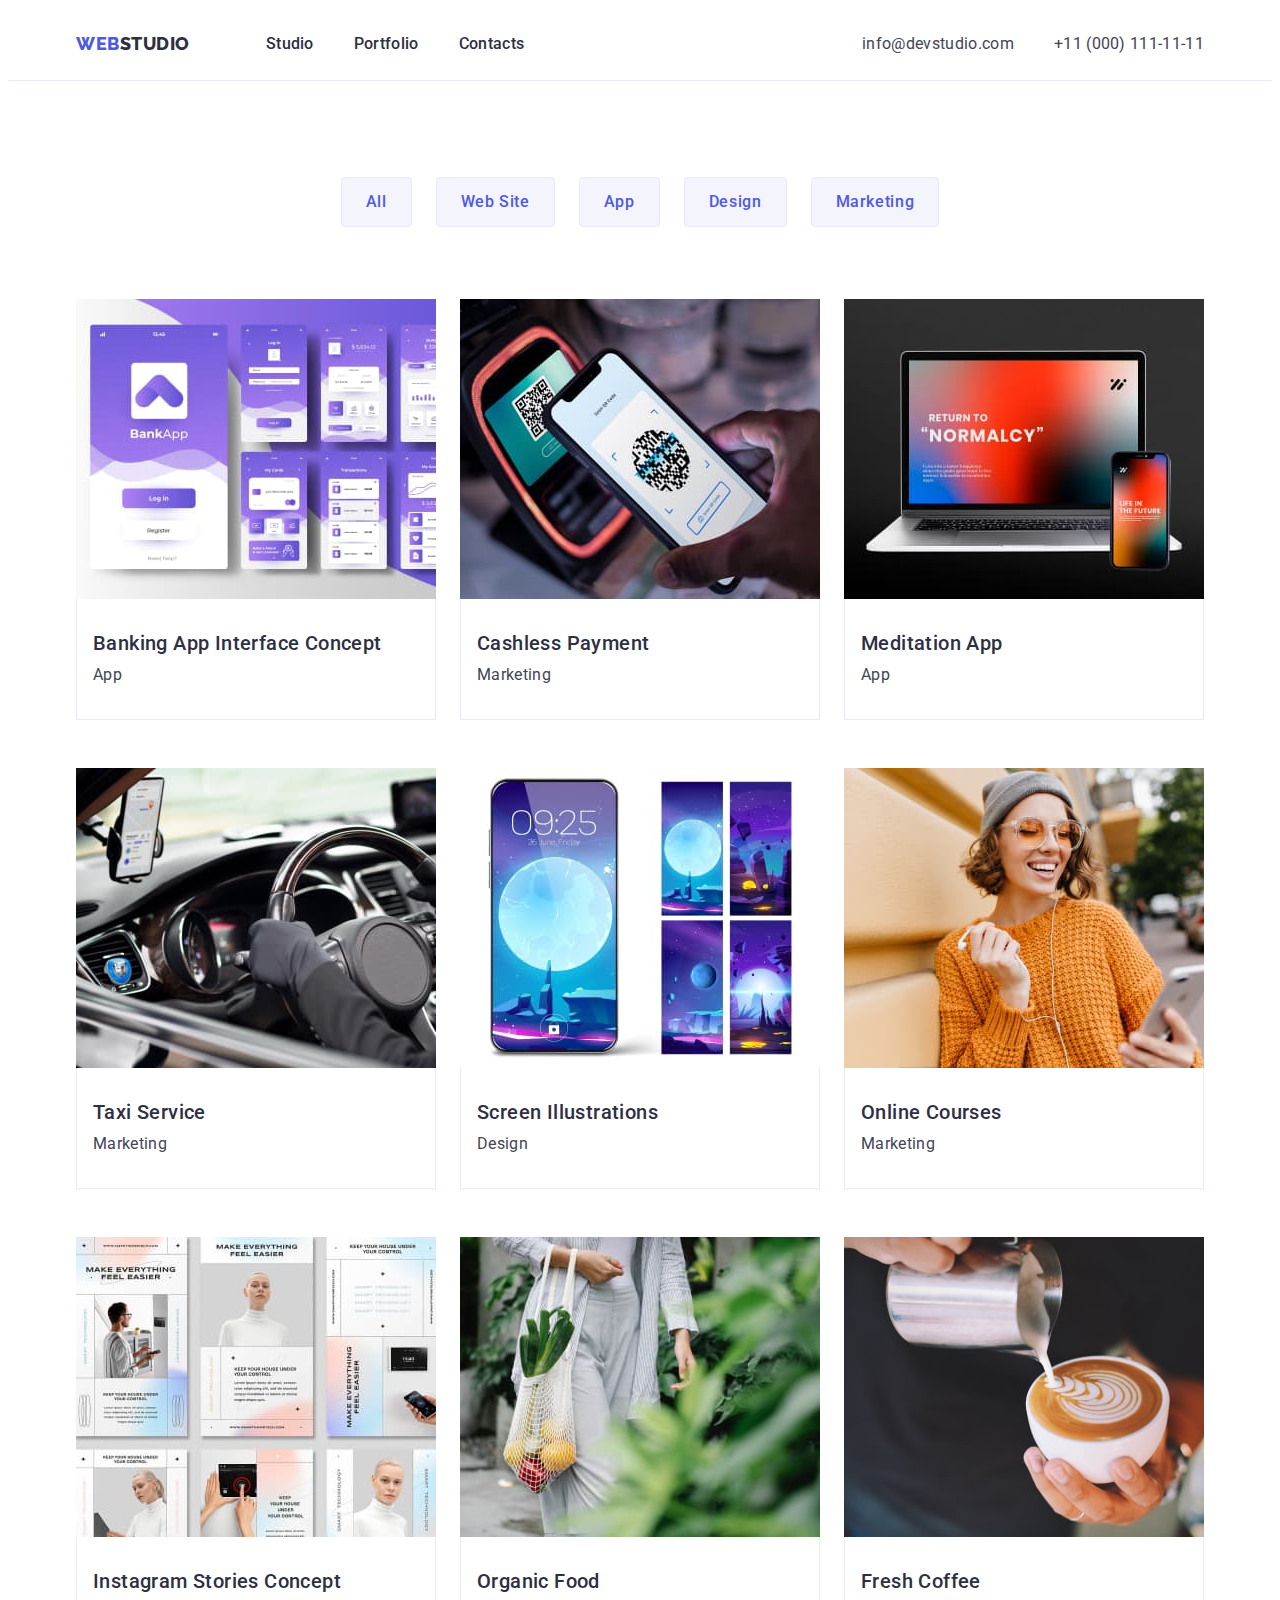
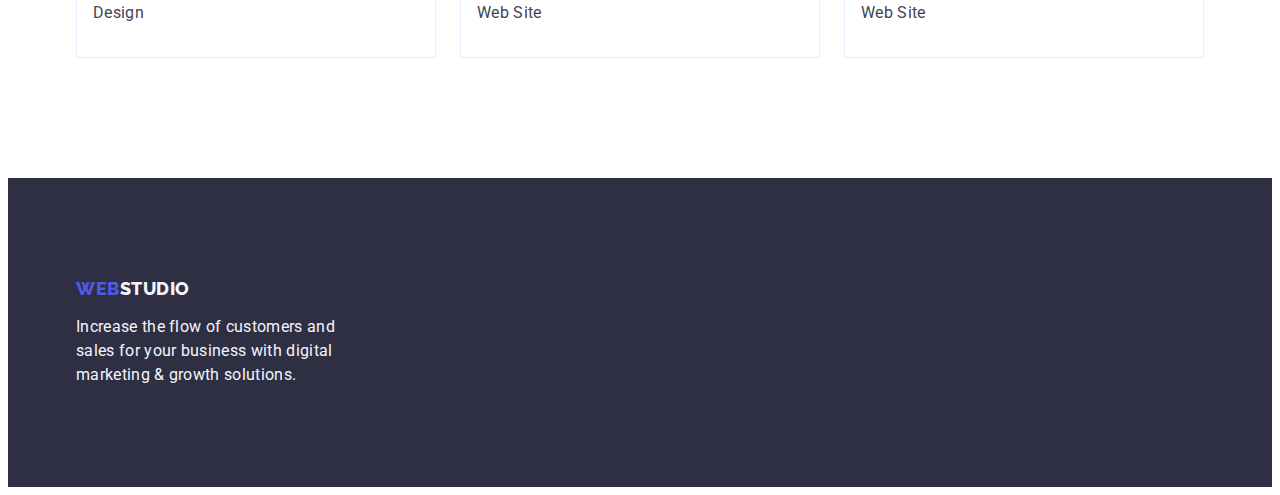
==== commit 0b2ffe3c: "the end - 22 May" ====
--- a/portfolio.html
+++ b/portfolio.html
@@ -60,7 +60,7 @@
     </header>
     <main>
       <section class="section portfolio">
-        <div class="container container-portfolio">
+        <div class="container">
           <h1 hidden="" class="visually-hidden">Our projects</h1>
           <ul class="button-list list">
             <li class="button-list-item">
--- a/css/styles.css
+++ b/css/styles.css
@@ -215,16 +215,13 @@
   border: 0;
   padding: 0;
   clip: rect(0 0 0 0);
-  clip-path: inset(50%);
+  clip-path: inset(100%);
   margin: -1px;
 }
 
-
 .about-features {
   display: flex;
   gap: 24px;
-  padding-top: 120px;
-  padding-bottom: 120px;
 }
 
 .about-features-item {
@@ -250,11 +247,6 @@
 
 .features-doing {
   padding-bottom: 120px;
-}
-
-.team-features {
-  padding-bottom: 120px;
-  padding-top: 120px;
 }
 
 .section-features-doing {
@@ -290,9 +282,7 @@
 
 .section-team-features {
   margin-bottom: 72px;
-
-  color: var(--main-text-color);
-
+  color: var(--main-text-color);
   font-size: 36px;
   line-height: 1.11;
   letter-spacing: 0.02em;
@@ -343,7 +333,6 @@
 .button-list {
   display: flex;
   justify-content: center;
-  margin-top: 96px;
   margin-bottom: 72px;
   gap: 24px;
 }
@@ -383,22 +372,20 @@
   display: flex;
   flex-wrap: wrap;
   gap: 48px 24px;
-  margin-bottom: 120px;
 }
 
 .gallery-item {
-  width: calc((100% - 48px) - 3);
+  width: calc((100% - 48px) / 3);
 }
 
 .gallery-item-text {
   padding: 32px 16px;
   border: 1px solid #e7e9fc;
   border-top: none;
+}
+
+.project-name {
   margin-bottom: 8px;
-}
-
-.project-name {
-  padding-bottom: 8px;
   font-weight: 500;
   font-size: 20px;
   line-height: 1.2;
@@ -421,7 +408,6 @@
 }
 
 .footer-text {
-  padding-top: 16px;
   max-width: 264px;
   font-size: 16px;
   line-height: 1.5;
